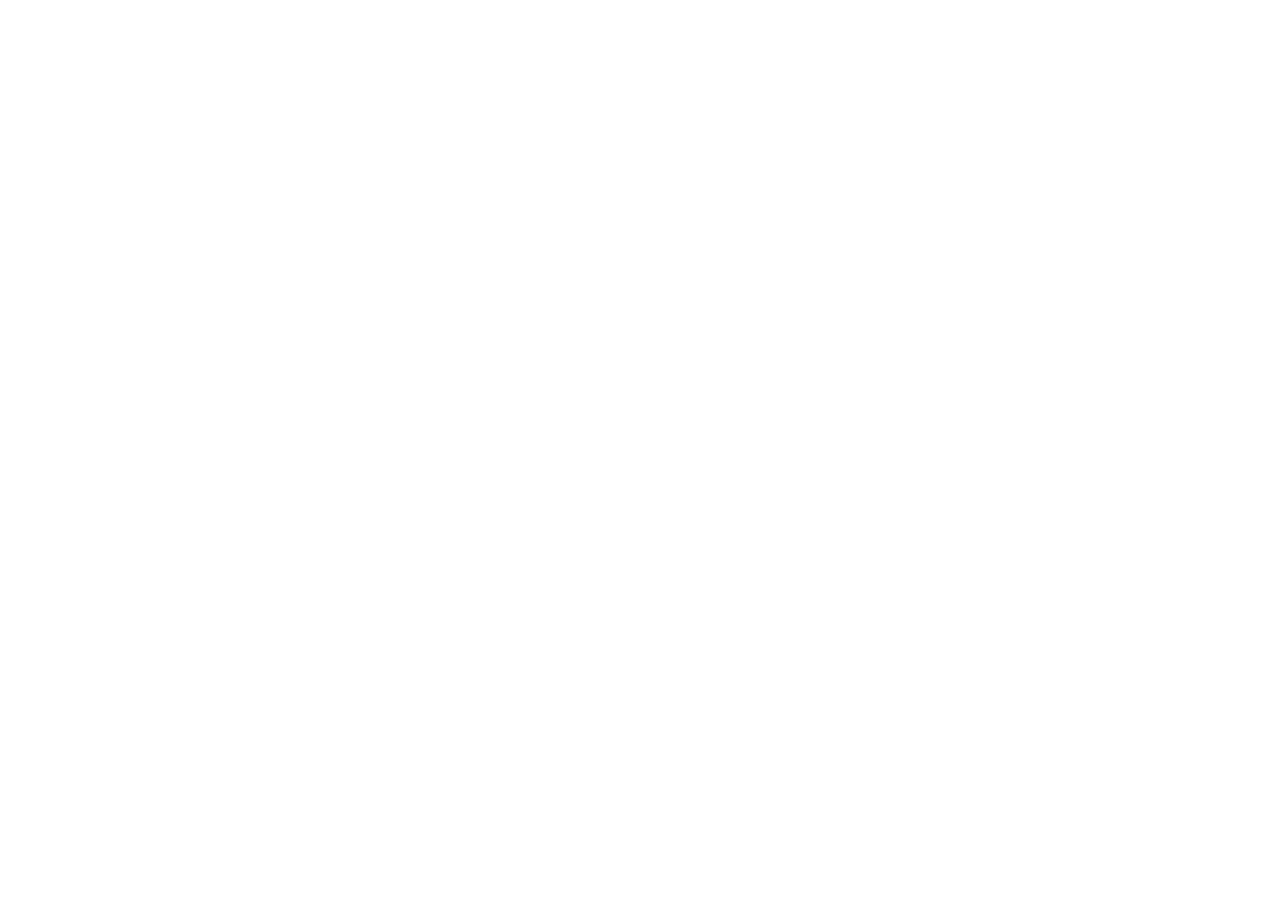
==== cadastro.html @ 0443cd4e "Estrutura inicial" ====
<!DOCTYPE html>
<html lang="en">
<head>
    <meta charset="UTF-8">
    <meta name="viewport" content="width=device-width, initial-scale=1.0">
    <title>Cadastro</title>
</head>
<body>
    
</body>
</html>
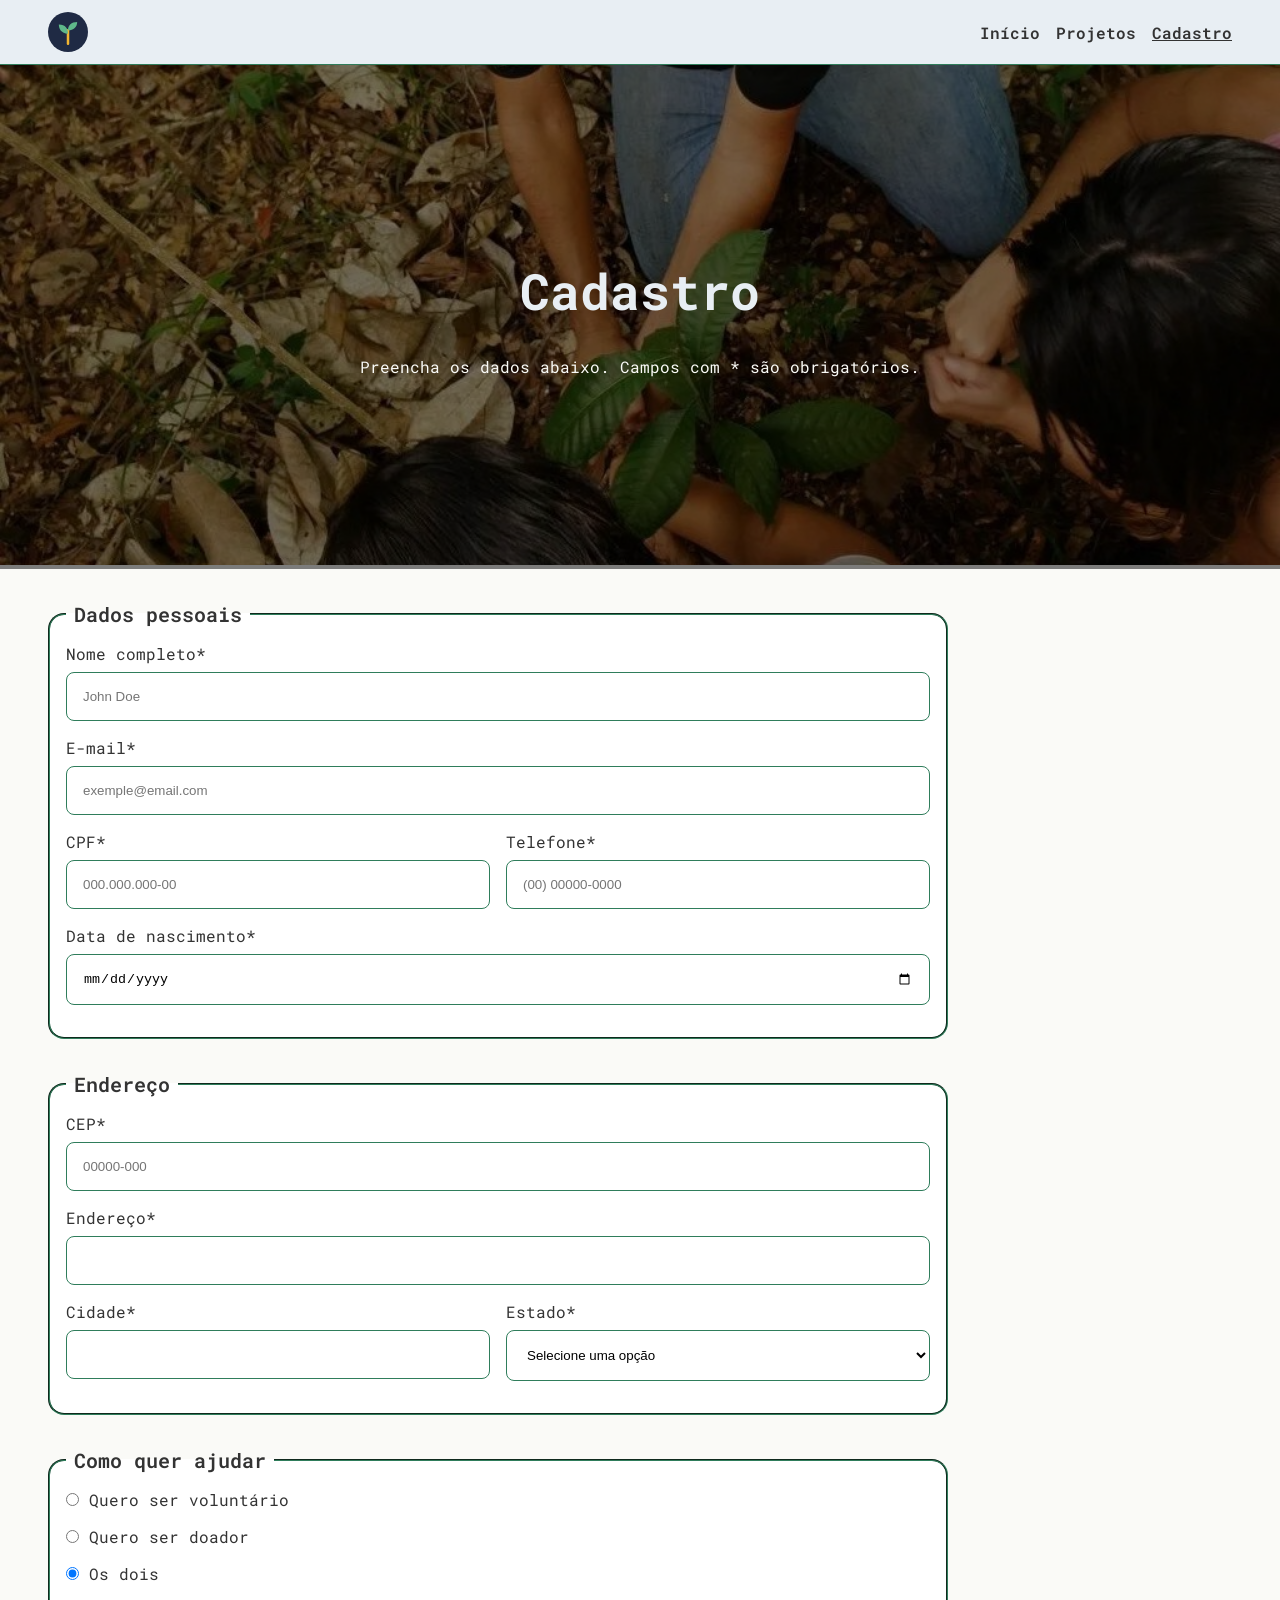
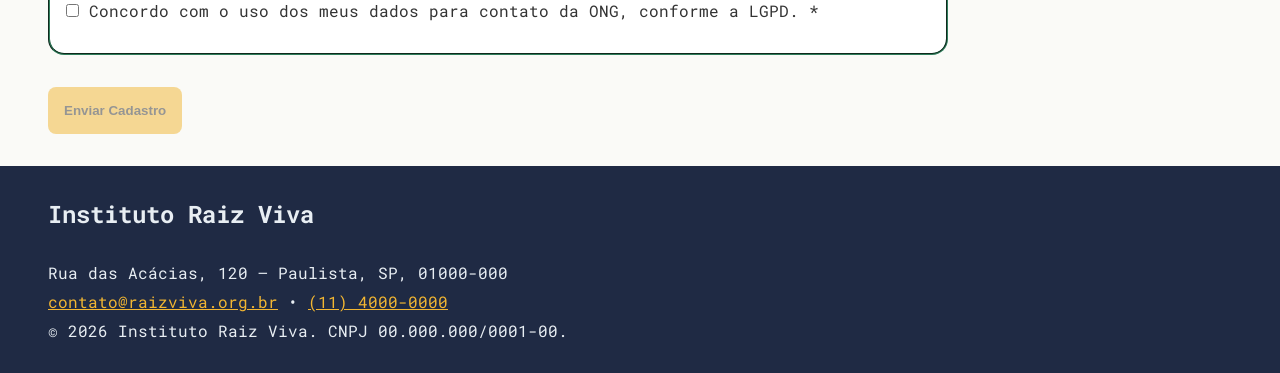
==== commit 1a93dbf6: "atualização de estrutura" ====
--- a/cadastro.html
+++ b/cadastro.html
@@ -1,11 +1,267 @@
 <!DOCTYPE html>
-<html lang="en">
+<html lang="pt">
 <head>
     <meta charset="UTF-8">
     <meta name="viewport" content="width=device-width, initial-scale=1.0">
-    <title>Cadastro</title>
+    <title>Raiz viva - Cadastro</title>
+    <link rel="stylesheet" href="/css/carrousel.lib.css">
+    <link rel="stylesheet" href="/css/style.css">
+    <script src="/js/carrousel.lib.js"></script>
 </head>
 <body>
-    
+    <!--
+        =======================================
+        HEADER
+        =======================================
+    -->
+    <header id="header-page">
+        <div class="container">
+            <nav id="container-navigation">
+
+                <a aria-label="Voltar ao início" class="logo" href="index.html">
+                    <img
+                        src="/imgs/logo.svg"
+                        width="40"
+                        height="40"
+                        alt=""
+                    />
+                </a>
+                <ul id="navigation-desktop">
+                    <li>
+                        <a class="desk_nav-link" href="index.html">Início</a>
+                    </li>
+                    <li>
+                        <a class="desk_nav-link" href="projetos.html">Projetos</a>
+                    </li>
+                    <li>
+                        <a class="desk_nav-link active" href="cadastro.html">Cadastro</a>
+                    </li>
+                </ul>
+                <ul id="navigation-mobile">
+                    <li>
+                        <a class="mob_nav-link" href="index.html">Início</a>
+                    </li>
+                    <li>
+                        <a class="mob_nav-link" href="projetos.html">Projetos</a>
+                    </li>
+                    <li>
+                        <a class="mob_nav-link active" href="cadastro.html">Cadastro</a>
+                    </li>
+                </ul>
+                <button type="button" id="toggle-menu">
+                    <span class="toggle-line"></span>
+                    <span class="toggle-line"></span>
+                    <span class="toggle-line"></span>
+                </button>
+            </nav>
+        </div>
+    </header>
+
+    <!--
+        =======================================
+        MAIN
+        =======================================
+    -->
+    <main>
+
+        <section class="main_section" id="hero">
+            <img src="/imgs/image_2.jpeg" height="500" alt="">
+            <div class="overlay">
+                <div class="container">
+                    <h1 class="title-page">Cadastro</h1>
+                    <p>Preencha os dados abaixo. Campos com * são obrigatórios.</p>
+                </div>
+            </div>
+        </section>
+
+        <div class="main_section_bottom">
+            <div class="container">
+                <form id="form-register">
+                    <fieldset>
+                        <legend>Dados pessoais</legend>
+
+                        <div class="form-wrapper">
+                            <label for="full_name">Nome completo*</label>
+                            <input
+                                type="text"
+                                name="full_name"
+                                id="full_name"
+                                placeholder="John Doe"
+                                required
+                            />
+                        </div>
+
+                        <div class="form-wrapper">
+                            <label for="email">E-mail*</label>
+                            <input
+                                type="email"
+                                name="email"
+                                id="email"
+                                placeholder="exemple@email.com"
+                                required
+                            />
+                        </div>
+
+                        <div class="form-wrapper-grid">
+                            <div class="form-wrapper">
+                                <label for="cpf">CPF*</label>
+                                <input
+                                    type="text"
+                                    name="cpf"
+                                    id="cpf"
+                                    placeholder="000.000.000-00"
+                                    pattern="[0-9]{3}.[0-9]{3}.[0-9]{3}-[0-9]{2}"
+                                    maxlength="14"
+                                    required
+                                />
+                            </div>
+
+                            <div class="form-wrapper">
+                                <label for="phone_number">Telefone*</label>
+                                <input
+                                    type="tel"
+                                    name="phone_number"
+                                    id="phone_number"
+                                    placeholder="(00) 00000-0000"
+                                    maxlength="15"
+                                    required
+                                />
+                            </div>
+                        </div>
+
+                        <div class="form-wrapper">
+                            <label for="birthday">Data de nascimento*</label>
+                            <input
+                                type="date"
+                                name="birthday"
+                                id="birthday"
+                                required
+                            />
+                        </div>
+                    </fieldset>
+
+                    <fieldset>
+                        <legend>Endereço</legend>
+
+                        <div class="form-wrapper">
+                            <label for="cep">CEP*</label>
+                            <input
+                                type="text"
+                                name="cep"
+                                id="cep"
+                                placeholder="00000-000"
+                                pattern="[0-9]{5}-[0-9]{3}"
+                                maxlength="9"
+                                required
+                            />
+                        </div>
+
+                        <div class="form-wrapper">
+                            <label for="address">Endereço*</label>
+                            <input
+                                type="text"
+                                name="address"
+                                id="address"
+                                required
+                            />
+                        </div>
+
+                        <div class="form-wrapper-grid">
+                            <div class="form-wrapper">
+                                <label for="city">Cidade*</label>
+                                <input
+                                    type="text"
+                                    name="city"
+                                    id="city"
+                                    required
+                                />
+                            </div>
+
+                            <div class="form-wrapper">
+                                <label for="provincy">Estado*</label>
+                                <select name="provincy" id="provincy" required>
+                                    <option value="">Selecione uma opção</option>
+                                </select>
+                            </div>
+                        </div>
+                    </fieldset>
+
+                    <fieldset>
+                        <legend>Como quer ajudar</legend>
+
+                        <ul class="form-wrapper-list">
+                            <li>
+                                <label>
+                                    <input
+                                        type="radio"
+                                        name="help-option"
+                                        value="voluntario"
+                                    />
+                                    Quero ser voluntário
+                                </label>
+                            </li>
+                            <li>
+                                <label>
+                                    <input
+                                        type="radio"
+                                        name="help-option"
+                                        value="doador"
+                                    >
+                                    Quero ser doador
+                                </label>
+                            </li>
+                            <li>
+                                <label>
+                                    <input
+                                        type="radio"
+                                        name="help-option"
+                                        value="os dois"
+                                        checked
+                                    >
+                                    Os dois
+                                </label>
+                            </li>
+                        </ul>
+
+                        <div class="form-wrapper">
+                            <label>
+                                <input 
+                                    required
+                                    type="checkbox"
+                                    name="check"
+                                    id="check"
+                                    value="concordo"
+                                />
+                                Concordo com o uso dos meus dados para contato da ONG, conforme a LGPD. *
+                            </label>
+                        </div>
+                    </fieldset>
+
+                    <button type="submit" class="btn btn-warning" disabled>
+                        Enviar Cadastro
+                    </button>
+                </form>
+            </div>
+        </div>
+
+    </main>
+    <!--
+        =======================================
+        FOOTER
+        =======================================
+    -->
+    <footer>
+        <div class="container">
+            <h2>Instituto Raiz Viva</h2>
+            <p>Rua das Acácias, 120 – Paulista, SP, 01000-000</p>
+            <p><a href="">contato@raizviva.org.br</a> &bull; <a href="">(11) 4000-0000</a></p>
+            <p>&copy; 2026 Instituto Raiz Viva. CNPJ 00.000.000/0001-00.</p>
+        </div>
+    </footer>
+
+    <script src="/js/menu.js"></script>
+    <script src="/js/masks.js"></script>
+    <script src="/js/select-uf.js"></script>
+    <script src="/js/form-register.js"></script>
 </body>
 </html>
--- a/css/carrousel.lib.css
+++ b/css/carrousel.lib.css
@@ -0,0 +1,59 @@
+.content-carrousel{
+    overflow: hidden;
+    position: relative;
+    z-index: 1;
+}
+
+.carrousel-wrapper{
+    max-height: inherit;
+    display: flex;
+    position: relative;
+    align-items: center;
+}
+
+.carrousel-wrapper .carrousel-slide{
+    opacity: 1;
+    width: 100%;
+}
+
+.carrousel-wrapper .carrousel-slide.carrousel-slide_active{
+    opacity: 1;
+}
+
+.bullet-wrapper{
+    position:absolute;
+    bottom: 20px;
+    left: 0;
+    right: 0;
+    display: flex;
+    align-items: center;
+    justify-content: center;
+    gap: var(--spacing-2);
+    z-index: 20;
+}
+
+.bullet-wrapper .bullet-slide{
+    width: 14px;
+    height: 14px;
+    border-radius: 100px;
+    border: none;
+    cursor: pointer;
+    outline: none;
+    position: relative;
+}
+
+.bullet-wrapper .bullet-slide:disabled{
+    cursor: auto;
+}
+
+.bullet-wrapper .bullet-slide.bullet-slide_active::before{
+    content: '';
+    width: 8px;
+    height: 8px;
+    border-radius: 10px;
+    background-color: rgb(86, 86, 255);
+    position: absolute;
+    top: 50%;
+    left: 50%;
+    transform: translate(-50%, -50%);
+}
--- a/css/style.css
+++ b/css/style.css
@@ -0,0 +1,527 @@
+@import url('https://fonts.googleapis.com/css2?family=Roboto+Mono:ital,wght@0,100..700;1,100..700&display=swap');
+
+*,
+*::after,
+*::before{
+    padding: 0;
+    margin: 0;
+    box-sizing: border-box;
+}
+
+:root{
+    --spacing: 8px;
+    --spacing-2: 16px;
+    --spacing-3: 32px;
+
+    --surface: #E8EEF3;
+    --surface-2: #333333;
+    --surface-3: #2F7D5B;
+    --surface-4: #1F2A44;
+    --surface-5: #F2B632;
+    --surface-6: #E2A51F;
+    --surface-7: #FAFAF7;
+    --surface-8: 0, 0, 0;
+
+    --text-1: #333333;
+}
+
+
+
+html{
+    color: var(--surface-2);
+    font-family: "Roboto Mono";
+    background-color: var(--surface-7);
+}
+
+a{
+    color: var(--surface-3)
+}
+
+h1.title-page{
+    font-size: 50px;
+    margin-bottom: var(--spacing-3);
+}
+
+.btn{
+    display: inline-block;
+    cursor: pointer;
+    padding: var(--spacing-2);
+    text-decoration: none;
+    font-weight: 600;
+    border-radius: var(--spacing);
+    border: none;
+    background-color: transparent;
+}
+
+.btn:disabled{
+    opacity: 0.5;
+}
+
+.btn-warning{
+    background-color: var(--surface-5);
+    color: var(--surface-2)
+}
+
+.btn-warning:hover{
+    background-color: var(--surface-6);
+}
+
+.btn:disabled{
+    cursor: auto;
+}
+
+/**
+============= CONTAINER ==============
+*/
+.container{
+    width: 100%;
+    max-width: 1200px;
+    padding: 0 var(--spacing);
+    margin: 0 auto;
+}
+
+/**
+============ MAIN SECTIONS ============
+*/
+.main_section{
+    padding-top: var(--spacing-3);
+}
+
+.main_section_bottom{
+    padding: var(--spacing-3) 0;
+}
+
+.main_section_title{
+    text-align: left;
+    margin-bottom: var(--spacing-2);
+}
+
+/**
+======================================
+HERO BANNER
+======================================
+*/
+#hero{
+    position: relative;
+    padding: 0;
+}
+
+#hero img{
+    width: 100%;
+    height: auto;
+    max-height: 500px;
+    min-height: 350px;
+    object-fit: cover;
+    object-position: center;
+}
+
+#hero .overlay{
+    position: absolute;
+    top: 0;
+    left: 0;
+    right: 0;
+    bottom: 0;
+    background-color: rgba(var(--surface-8), 0.5);
+    display: flex;
+    flex-direction: column;
+    justify-content: center;
+}
+
+#hero .overlay h1{
+    color: var(--surface);
+    text-align: center;
+}
+
+#hero .overlay p{
+    color: var(--surface-7);
+    text-align: center;
+}
+
+/**
+============ HEADER PAGE =============
+*/
+#header-page{
+    position: sticky;
+    top: 0px;
+    left: 0;
+    right: 0;
+    background-color: var(--surface);
+    padding: var(--spacing) 0;
+    display: flex;
+    min-height: 65px;
+    flex-direction: column;
+    justify-content: center;
+    z-index: 100000;
+    border-bottom: 1px solid var(--surface-3);
+}
+
+#header-page #container-navigation{
+    display: flex;
+    align-items: center;
+    justify-content: space-between;
+}
+
+#header-page #container-navigation .logo{
+    display: flex;
+    align-items: center;
+}
+
+#header-page #container-navigation .logo img{
+    max-width: 100%;
+    height: auto;
+}
+
+#header-page #container-navigation #navigation-desktop,
+#header-page #container-navigation #navigation-mobile{
+    list-style-type: none;
+}
+
+#header-page #container-navigation #navigation-desktop{
+    display: none;
+    align-items: center;
+    column-gap: var(--spacing-2);
+}
+
+#header-page #container-navigation #navigation-mobile{
+    display: block;
+    position: fixed;
+    height: 100dvh;
+    background-color: var(--surface);
+    top: 0;
+    right: 0;
+    bottom: 0;
+    width: 100%;
+    max-width: 275px;
+    transform: translateX(100%);
+    transition: .3s;
+    padding-top: 65px;
+    z-index: 3000;
+    border-left: 1px solid var(--surface-3);
+}
+
+#header-page #container-navigation #navigation-desktop .desk_nav-link,
+#header-page #container-navigation #navigation-mobile .mob_nav-link{
+    text-decoration: none;
+    color: var(--text-1);
+    font-weight: 600;
+}
+
+#header-page #container-navigation #navigation-mobile .mob_nav-link{
+    padding: var(--spacing);
+    display: block;
+    font-size: 18px;
+}
+
+#header-page #container-navigation #navigation-desktop .desk_nav-link.active,
+#header-page #container-navigation #navigation-desktop .desk_nav-link:hover{
+    text-decoration: underline;
+}
+
+#header-page #container-navigation #navigation-mobile .mob_nav-link.active,
+#header-page #container-navigation #navigation-mobile .mob_nav-link:hover{
+    background-color: var(--surface-3);
+    color: var(--surface);
+}
+
+#header-page #container-navigation #navigation-mobile.active{
+    transform: translateX(0);
+}
+
+
+#header-page #container-navigation > button{
+    display: flex;
+    align-items: center;
+    justify-content: center;
+    width: 40px;
+    height: 40px;
+    display: block;
+    cursor: pointer;
+    position: relative;
+    border: none;
+    outline: none;
+    background-color: transparent;
+    z-index: 3000;
+}
+
+#header-page #container-navigation > button span.toggle-line{
+    display: block;
+    position: absolute;
+    height: 2px;
+    width: 25px;
+    background-color: var(--surface-2);
+    transform: translateX(-50%);
+    left: 50%;
+    transition: .3s;
+}
+
+#header-page #container-navigation > button span.toggle-line:nth-child(1){
+    transform: translate(-50%, -8px);
+}
+
+#header-page #container-navigation > button span.toggle-line:nth-child(3){
+    transform: translate(-50%, 8px);
+}
+
+#header-page #container-navigation > button.active span.toggle-line:nth-child(1){
+    transform: translate(-50%, 0px) rotate(-135deg);
+}
+
+#header-page #container-navigation > button.active span.toggle-line:nth-child(2){
+    opacity: 0;
+}
+
+#header-page #container-navigation > button.active span.toggle-line:nth-child(3){
+    transform: translate(-50%, 0px) rotate(135deg);
+}
+/**
+============ END HEADER PAGE =============
+*/
+
+/**
+============ CARROUSEL 1 =============
+*/
+#carrousel_1{
+    width: 100%;
+    height: auto;
+    max-height: 500px;
+}
+
+#carrousel_1 .carrousel_1_item{
+    position: relative;
+}
+
+#carrousel_1 .carrousel_1_item .carrousel_1_img{
+    width: 100%;
+    object-fit: cover;
+    min-height: 350px;
+    /* height: 100%; */
+    max-height: 100%;
+    object-position: center;
+}
+
+#carrousel_1 .carrousel_1_item .carrousel_info{
+    position: absolute;
+    top: 0;
+    left: 0;
+    right: 0;
+    bottom: 0;
+    background-color: rgba(var(--surface-8), 0.4);
+    display: flex;
+    flex-direction: column;
+    justify-content: center;
+}
+
+#carrousel_1 .carrousel_1_item .carrousel_info h1,
+#carrousel_1 .carrousel_1_item .carrousel_info span.h1{
+    color: var(--surface);
+    font-size: 40px;
+    text-align: center;
+    margin-bottom: var(--spacing-3);
+    display: block;
+    font-weight: bold;
+}
+
+#carrousel_1 .carrousel_1_item .carrousel_info p{
+    color: var(--surface-7);
+    font-size: 15px;
+    width: 100%;
+    max-width: 600px;
+    text-align: center;
+    margin: 0 auto;
+}
+
+
+
+/**
+============ SECTION ABOUT US =============
+*/
+.contact_section,
+.about-us_section,
+.voluntary_section{
+    background-color: var(--surface);
+}
+
+.box-grid{
+    display: grid;
+    grid-template-columns: 1fr;
+    column-gap: var(--spacing-2);
+}
+
+.box-grid .info_box{
+    border-left: 4px solid var(--surface-3);
+    padding: var(--spacing-3) var(--spacing-2);
+}
+
+.box-grid .info_box .info_box_q{
+    color: var(--surface-3);
+    font-weight: 700;
+    font-size: 30px;
+    display: block;
+    margin-bottom: var(--spacing-2);
+}
+
+.box-grid .info_box .info_box_title{
+    font-weight: 800;
+    font-size: 25px;
+    margin-bottom: var(--spacing);
+}
+
+/**
+============ SECTION MISSION =============
+*/
+.text-mission{
+    background-color: var(--surface);
+    color: var(--surface-3);
+    border-left: 4px solid var(--surface-3);
+    padding: var(--spacing-3) var(--spacing-2);
+    font-size: 20px;
+}
+
+/**
+============ SECTION CONTACT =============
+*/
+.contact_list{
+    list-style-type: none;
+}
+
+.contact_list > *:not(:last-child){
+    margin-bottom: var(--spacing-3);
+}
+
+/**
+===========================================
+VOLUNTARY
+===========================================
+*/
+.voluntary > p{
+    margin-bottom: var(--spacing-3) !important;
+}
+
+.voluntary > *:not(:last-child){
+    margin-bottom: var(--spacing-2);
+}
+
+.voluntary > ul{
+    padding-left: var(--spacing-3);
+}
+
+.voluntary > ul *:not(:last-child){
+    margin-bottom: var(--spacing);
+}
+
+/**
+===========================================
+FOOTER
+===========================================
+*/
+footer{
+    padding: var(--spacing-3) 0;
+    background-color: var(--surface-4);
+    color: var(--surface);
+}
+
+footer a{
+    color: var(--surface-5);
+}
+
+footer .container > *:not(:last-child){
+    margin-bottom: var(--spacing);
+}
+
+footer .container > h2{
+    margin-bottom: var(--spacing-3) !important;
+}
+
+/**
+========================================
+FORM REGISTER
+========================================
+*/
+#form-register{
+    width: 100%;
+    max-width: 900px;
+}
+
+#form-register > *:not(:last-child){
+    margin-bottom: var(--spacing-3);
+}
+
+#form-register fieldset{
+    background-color: white;
+    border-color: var(--surface-3);
+    padding: var(--spacing-2);
+    border-radius: var(--spacing-2);
+}
+
+#form-register fieldset legend{
+    padding: 0 var(--spacing);
+    font-size: 20px;
+    font-weight: 600;
+}
+
+#form-register > fieldset > *:not(:last-child) + :not(:first-child){
+    margin-bottom: var(--spacing-2);
+}
+
+.form-wrapper input[type="text"],
+.form-wrapper input[type="email"],
+.form-wrapper input[type="tel"],
+.form-wrapper input[type="date"],
+.form-wrapper select{
+    width: 100%;
+    padding: var(--spacing-2);
+    border-radius: var(--spacing);
+    border: 1px solid var(--surface-3);
+    margin-top: var(--spacing);
+    background-color: white;
+    outline: none;
+}
+
+
+.form-wrapper-grid{
+    display: grid;
+    grid-template-columns: 1fr;
+    gap: var(--spacing-2);
+}
+
+.form-wrapper-list{
+    list-style-type: none;
+}
+
+.form-wrapper-list > li:not(:last-child){
+    margin-bottom: var(--spacing-2);
+}
+
+
+
+@media screen and (min-width: 768px) {
+    #header-page #container-navigation #navigation-desktop{
+        display: flex;
+    }
+
+    #header-page #container-navigation #navigation-mobile{
+        display: none;
+    }
+
+    #header-page #container-navigation > button{
+        display: none;
+    }
+
+    #carrousel_1 .carrousel_1_item .carrousel_info h1,
+    #carrousel_1 .carrousel_1_item .carrousel_info span.h1{
+        font-size: 60px;
+    }
+
+    #carrousel_1 .carrousel_1_item .carrousel_info p{
+        font-size: 18px;
+    }
+
+    .box-grid{
+        grid-template-columns: repeat(3, 1fr);
+    }
+
+    .form-wrapper-grid{
+        grid-template-columns: repeat(2, 1fr);
+    }
+}
+
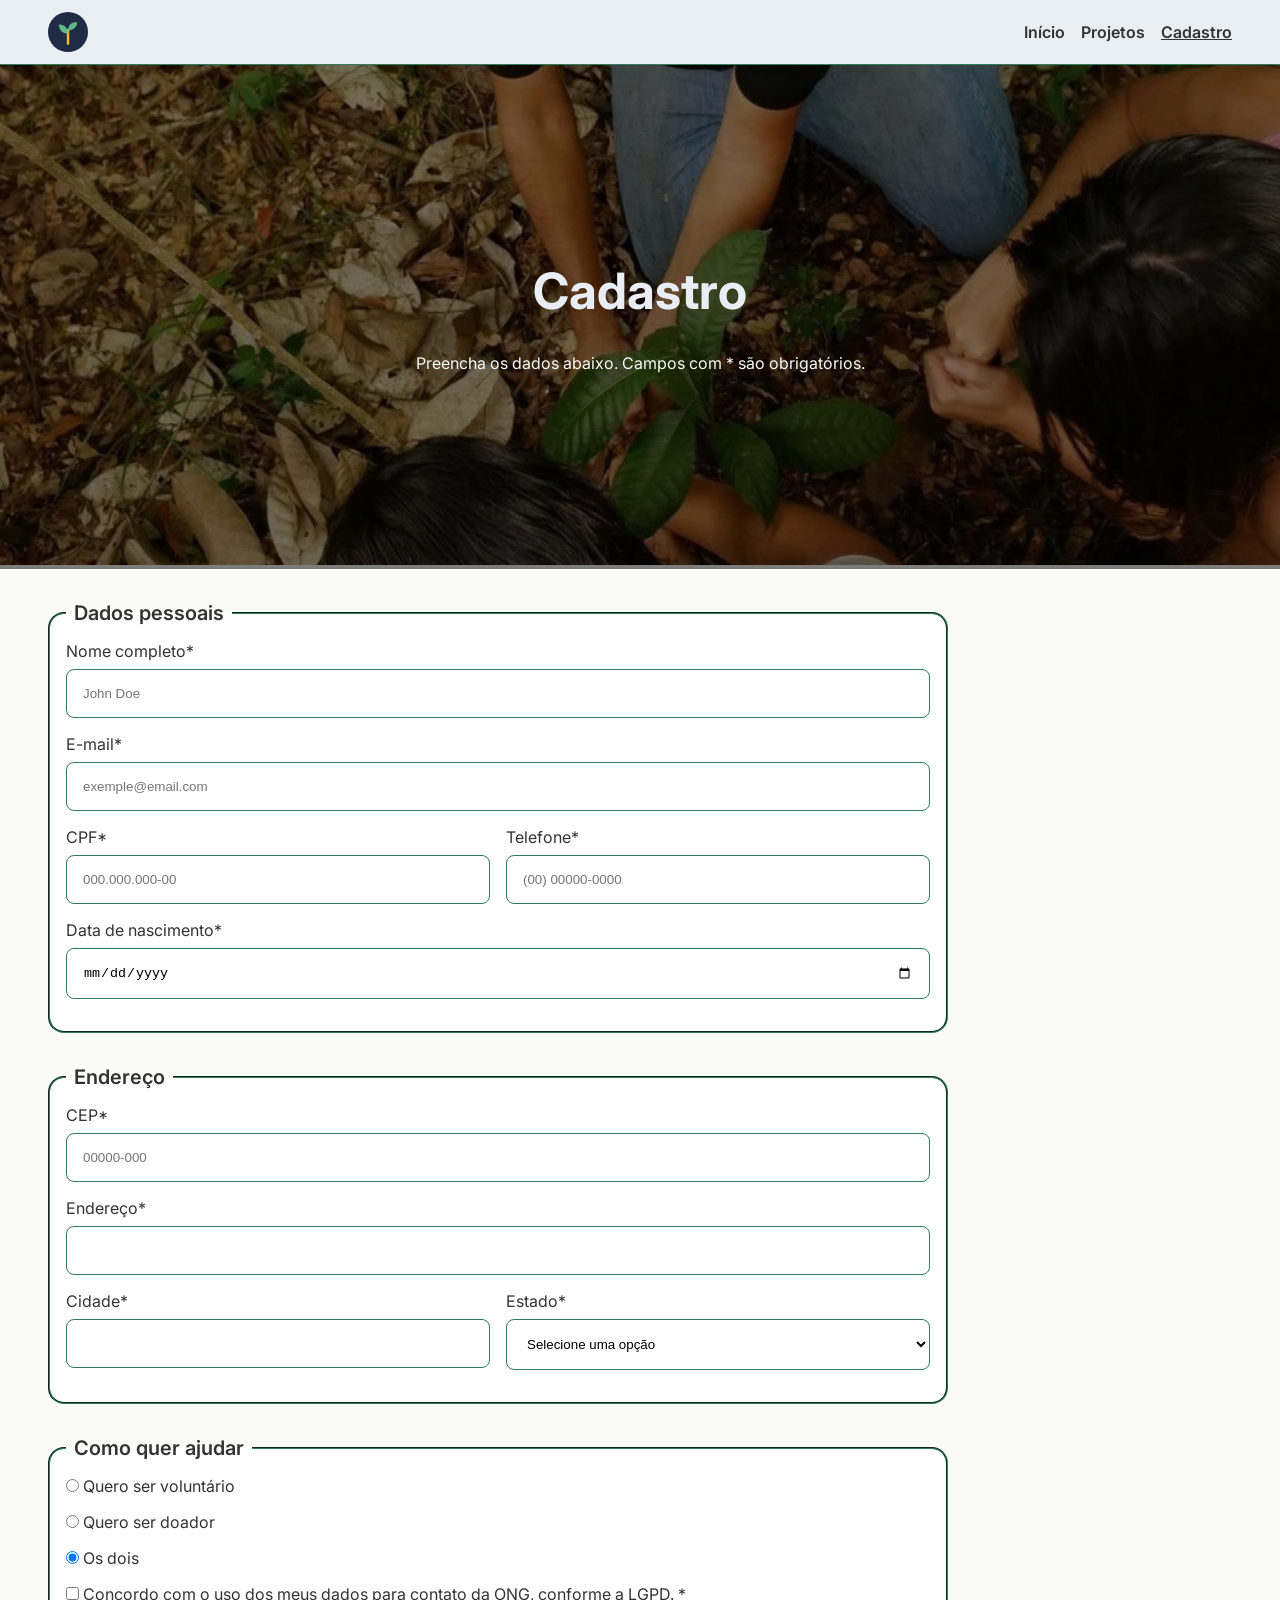
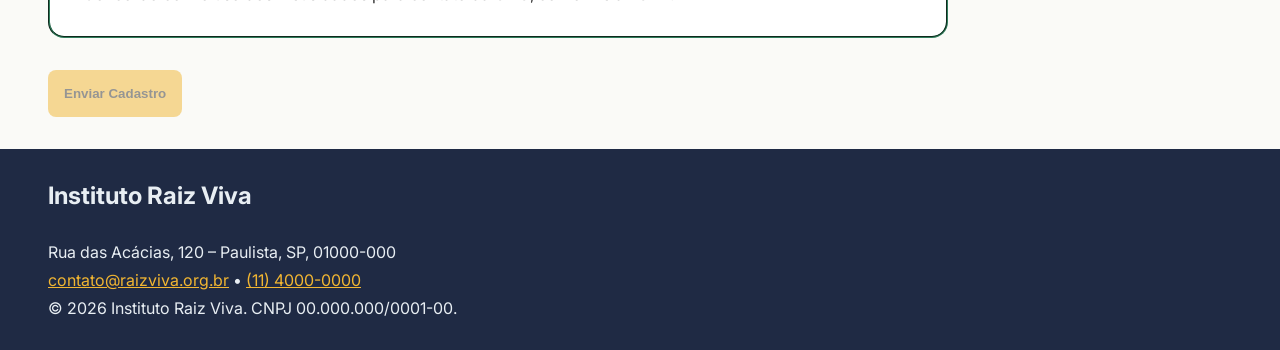
==== commit e31c7e50: "Ajustes de classe e responsividade" ====
--- a/cadastro.html
+++ b/cadastro.html
@@ -250,7 +250,7 @@
         FOOTER
         =======================================
     -->
-    <footer>
+    <footer class="site-footer">
         <div class="container">
             <h2>Instituto Raiz Viva</h2>
             <p>Rua das Acácias, 120 – Paulista, SP, 01000-000</p>
--- a/css/style.css
+++ b/css/style.css
@@ -1,4 +1,5 @@
-@import url('https://fonts.googleapis.com/css2?family=Roboto+Mono:ital,wght@0,100..700;1,100..700&display=swap');
+@import url('https://fonts.googleapis.com/css2?family=Inter:ital,opsz,wght@0,14..32,100..900;1,14..32,100..900&display=swap');
+@import "./variables.css";
 
 *,
 *::after,
@@ -8,38 +9,19 @@
     box-sizing: border-box;
 }
 
-:root{
-    --spacing: 8px;
-    --spacing-2: 16px;
-    --spacing-3: 32px;
-
-    --surface: #E8EEF3;
-    --surface-2: #333333;
-    --surface-3: #2F7D5B;
-    --surface-4: #1F2A44;
-    --surface-5: #F2B632;
-    --surface-6: #E2A51F;
-    --surface-7: #FAFAF7;
-    --surface-8: 0, 0, 0;
-
-    --text-1: #333333;
-}
-
-
-
 html{
-    color: var(--surface-2);
-    font-family: "Roboto Mono";
-    background-color: var(--surface-7);
+    color: rgb(var(--color-2));
+    font-family: "Inter", sans-serif;
+    background-color: rgb(var(--color-7));
 }
 
 a{
-    color: var(--surface-3)
+    color: rgb(var(--color-3))
 }
 
 h1.title-page{
     font-size: 50px;
-    margin-bottom: var(--spacing-3);
+    margin-bottom: var(--spacing-4);
 }
 
 .btn{
@@ -58,12 +40,12 @@
 }
 
 .btn-warning{
-    background-color: var(--surface-5);
-    color: var(--surface-2)
+    background-color: rgb(var(--color-5));
+    color: rgb(var(--color-2))
 }
 
 .btn-warning:hover{
-    background-color: var(--surface-6);
+    background-color: rgb(var(--color-6));
 }
 
 .btn:disabled{
@@ -84,11 +66,11 @@
 ============ MAIN SECTIONS ============
 */
 .main_section{
-    padding-top: var(--spacing-3);
+    padding-top: var(--spacing-4);
 }
 
 .main_section_bottom{
-    padding: var(--spacing-3) 0;
+    padding: var(--spacing-4) 0;
 }
 
 .main_section_title{
@@ -121,19 +103,19 @@
     left: 0;
     right: 0;
     bottom: 0;
-    background-color: rgba(var(--surface-8), 0.5);
+    background-color: rgba(var(--color-8), 0.5);
     display: flex;
     flex-direction: column;
     justify-content: center;
 }
 
 #hero .overlay h1{
-    color: var(--surface);
+    color: rgb(var(--color));
     text-align: center;
 }
 
 #hero .overlay p{
-    color: var(--surface-7);
+    color: rgb(var(--color-7));
     text-align: center;
 }
 
@@ -145,14 +127,14 @@
     top: 0px;
     left: 0;
     right: 0;
-    background-color: var(--surface);
+    background-color: rgb(var(--color));
     padding: var(--spacing) 0;
     display: flex;
     min-height: 65px;
     flex-direction: column;
     justify-content: center;
     z-index: 100000;
-    border-bottom: 1px solid var(--surface-3);
+    border-bottom: 1px solid rgb(var(--color-3));
 }
 
 #header-page #container-navigation{
@@ -186,7 +168,7 @@
     display: block;
     position: fixed;
     height: 100dvh;
-    background-color: var(--surface);
+    background-color: rgb(var(--color));
     top: 0;
     right: 0;
     bottom: 0;
@@ -196,13 +178,13 @@
     transition: .3s;
     padding-top: 65px;
     z-index: 3000;
-    border-left: 1px solid var(--surface-3);
+    border-left: 1px solid rgb(var(--color-3));
 }
 
 #header-page #container-navigation #navigation-desktop .desk_nav-link,
 #header-page #container-navigation #navigation-mobile .mob_nav-link{
     text-decoration: none;
-    color: var(--text-1);
+    color: rgb(var(--color-2));
     font-weight: 600;
 }
 
@@ -219,8 +201,8 @@
 
 #header-page #container-navigation #navigation-mobile .mob_nav-link.active,
 #header-page #container-navigation #navigation-mobile .mob_nav-link:hover{
-    background-color: var(--surface-3);
-    color: var(--surface);
+    background-color: rgb(var(--color-3));
+    color: rgb(var(--color));
 }
 
 #header-page #container-navigation #navigation-mobile.active{
@@ -248,7 +230,7 @@
     position: absolute;
     height: 2px;
     width: 25px;
-    background-color: var(--surface-2);
+    background-color: rgb(var(--color-2));
     transform: translateX(-50%);
     left: 50%;
     transition: .3s;
@@ -305,7 +287,7 @@
     left: 0;
     right: 0;
     bottom: 0;
-    background-color: rgba(var(--surface-8), 0.4);
+    background-color: rgba(var(--color-8), 0.4);
     display: flex;
     flex-direction: column;
     justify-content: center;
@@ -313,16 +295,16 @@
 
 #carrousel_1 .carrousel_1_item .carrousel_info h1,
 #carrousel_1 .carrousel_1_item .carrousel_info span.h1{
-    color: var(--surface);
+    color: rgb(var(--color));
     font-size: 40px;
     text-align: center;
-    margin-bottom: var(--spacing-3);
+    margin-bottom: var(--spacing-4);
     display: block;
     font-weight: bold;
 }
 
 #carrousel_1 .carrousel_1_item .carrousel_info p{
-    color: var(--surface-7);
+    color: rgb(var(--color-7));
     font-size: 15px;
     width: 100%;
     max-width: 600px;
@@ -338,7 +320,7 @@
 .contact_section,
 .about-us_section,
 .voluntary_section{
-    background-color: var(--surface);
+    background-color: rgb(var(--color));
 }
 
 .box-grid{
@@ -348,12 +330,12 @@
 }
 
 .box-grid .info_box{
-    border-left: 4px solid var(--surface-3);
-    padding: var(--spacing-3) var(--spacing-2);
+    border-left: 4px solid rgb(var(--color-3));
+    padding: var(--spacing-4) var(--spacing-2);
 }
 
 .box-grid .info_box .info_box_q{
-    color: var(--surface-3);
+    color: rgb(var(--color-3));
     font-weight: 700;
     font-size: 30px;
     display: block;
@@ -370,10 +352,10 @@
 ============ SECTION MISSION =============
 */
 .text-mission{
-    background-color: var(--surface);
-    color: var(--surface-3);
-    border-left: 4px solid var(--surface-3);
-    padding: var(--spacing-3) var(--spacing-2);
+    background-color: rgb(var(--color));
+    color: rgb(var(--color-3));
+    border-left: 4px solid rgb(var(--color-3));
+    padding: var(--spacing-4) var(--spacing-2);
     font-size: 20px;
 }
 
@@ -385,7 +367,7 @@
 }
 
 .contact_list > *:not(:last-child){
-    margin-bottom: var(--spacing-3);
+    margin-bottom: var(--spacing-4);
 }
 
 /**
@@ -394,7 +376,7 @@
 ===========================================
 */
 .voluntary > p{
-    margin-bottom: var(--spacing-3) !important;
+    margin-bottom: var(--spacing-4) !important;
 }
 
 .voluntary > *:not(:last-child){
@@ -402,7 +384,7 @@
 }
 
 .voluntary > ul{
-    padding-left: var(--spacing-3);
+    padding-left: var(--spacing-4);
 }
 
 .voluntary > ul *:not(:last-child){
@@ -414,22 +396,22 @@
 FOOTER
 ===========================================
 */
-footer{
-    padding: var(--spacing-3) 0;
-    background-color: var(--surface-4);
-    color: var(--surface);
-}
-
-footer a{
-    color: var(--surface-5);
-}
-
-footer .container > *:not(:last-child){
+footer.site-footer{
+    padding: var(--spacing-4) 0;
+    background-color: rgb(var(--color-4));
+    color: rgb(var(--color));
+}
+
+footer.site-footer a{
+    color: rgb(var(--color-5));
+}
+
+footer.site-footer .container > *:not(:last-child){
     margin-bottom: var(--spacing);
 }
 
-footer .container > h2{
-    margin-bottom: var(--spacing-3) !important;
+footer.site-footer .container > h2{
+    margin-bottom: var(--spacing-4) !important;
 }
 
 /**
@@ -443,12 +425,12 @@
 }
 
 #form-register > *:not(:last-child){
-    margin-bottom: var(--spacing-3);
+    margin-bottom: var(--spacing-4);
 }
 
 #form-register fieldset{
     background-color: white;
-    border-color: var(--surface-3);
+    border-color: rgb(var(--color-3));
     padding: var(--spacing-2);
     border-radius: var(--spacing-2);
 }
@@ -471,7 +453,7 @@
     width: 100%;
     padding: var(--spacing-2);
     border-radius: var(--spacing);
-    border: 1px solid var(--surface-3);
+    border: 1px solid rgb(var(--color-3));
     margin-top: var(--spacing);
     background-color: white;
     outline: none;
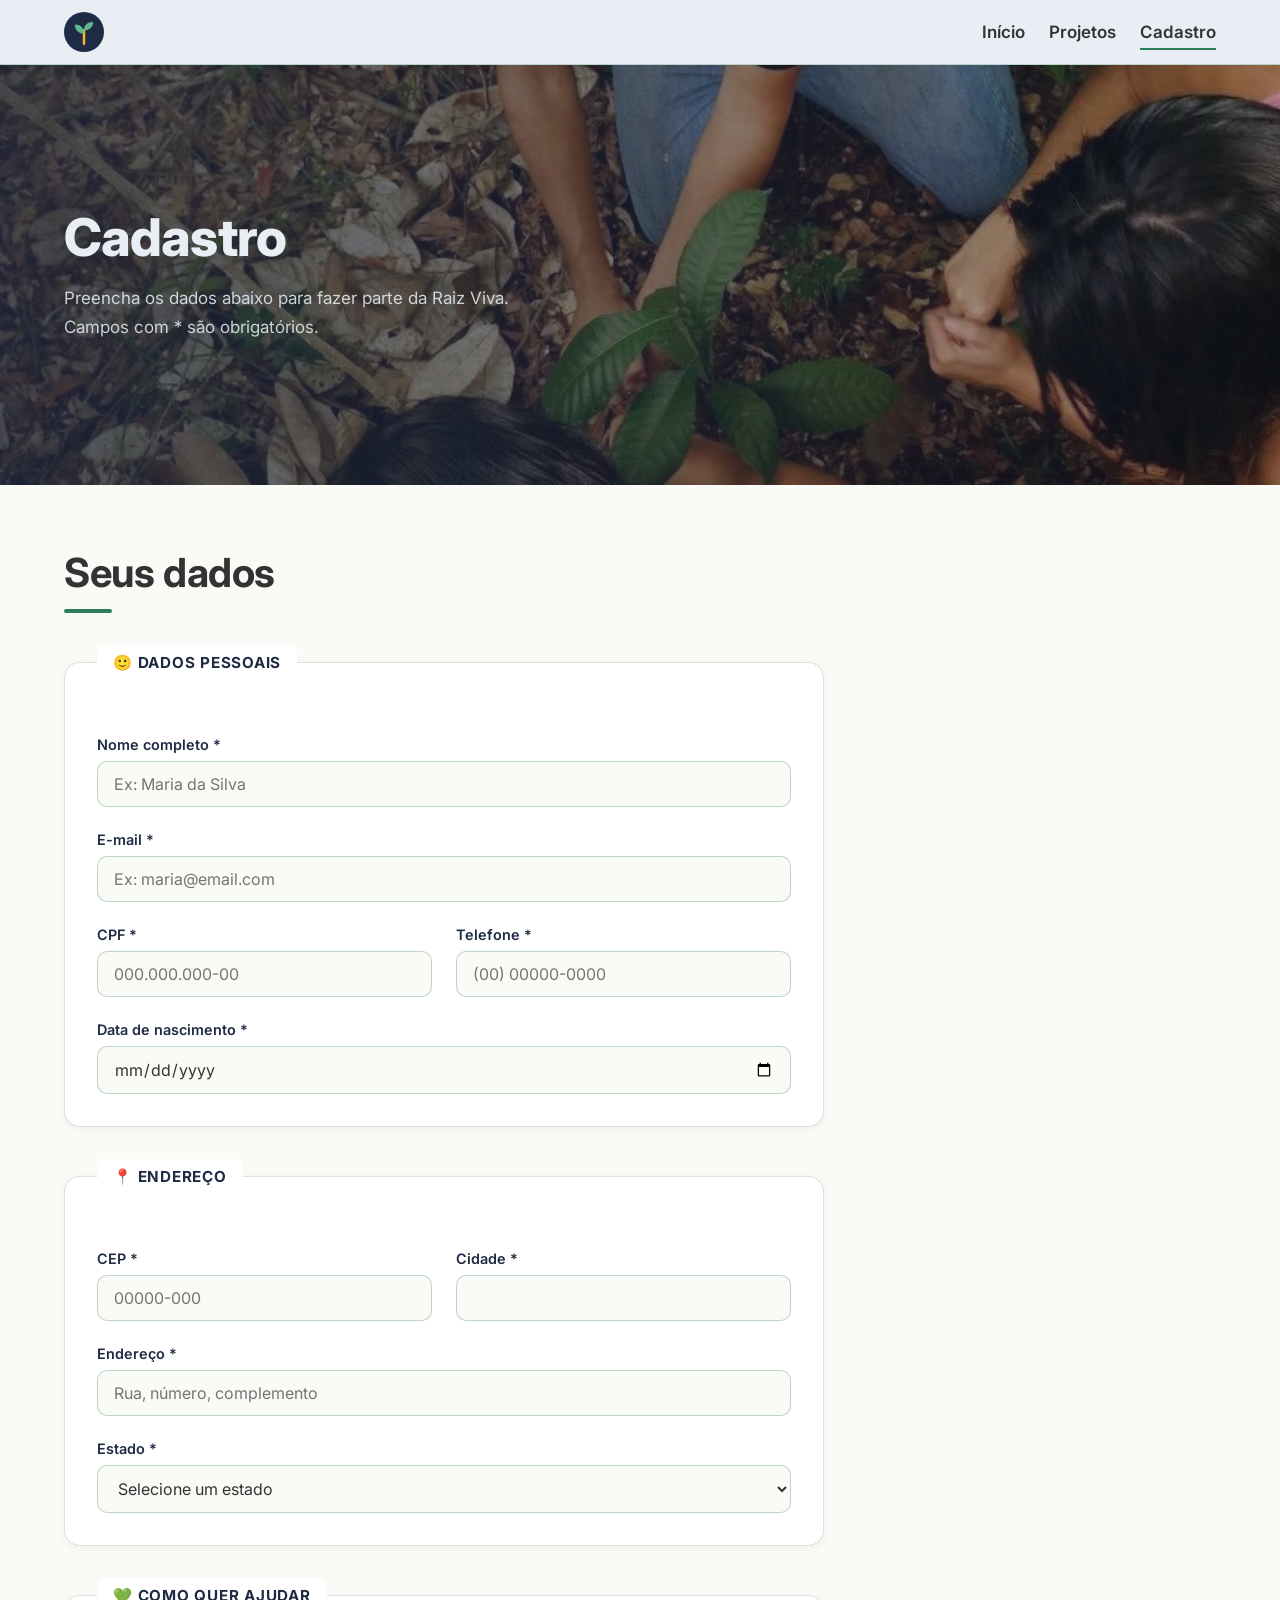
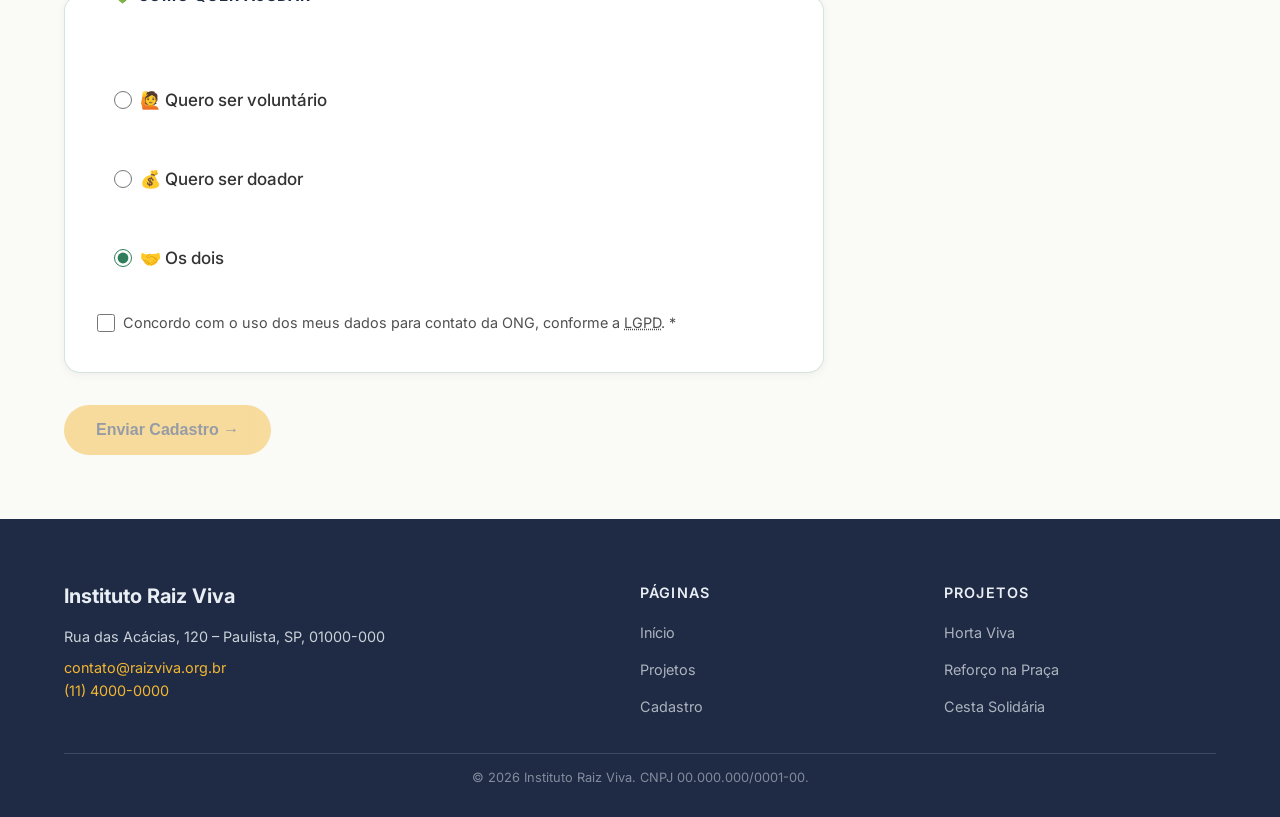
==== commit 8d7ca59d: "Reformulação de estilo das páginas" ====
--- a/cadastro.html
+++ b/cadastro.html
@@ -1,54 +1,35 @@
 <!DOCTYPE html>
-<html lang="pt">
+<html lang="pt-BR">
 <head>
     <meta charset="UTF-8">
     <meta name="viewport" content="width=device-width, initial-scale=1.0">
-    <title>Raiz viva - Cadastro</title>
+    <title>Raiz Viva — Cadastro</title>
     <link rel="stylesheet" href="/css/carrousel.lib.css">
     <link rel="stylesheet" href="/css/style.css">
     <script src="/js/carrousel.lib.js"></script>
 </head>
 <body>
-    <!--
-        =======================================
-        HEADER
-        =======================================
-    -->
+
+    <!-- ==============================
+         HEADER
+         ============================== -->
     <header id="header-page">
         <div class="container">
             <nav id="container-navigation">
-
                 <a aria-label="Voltar ao início" class="logo" href="index.html">
-                    <img
-                        src="/imgs/logo.svg"
-                        width="40"
-                        height="40"
-                        alt=""
-                    />
+                    <img src="/imgs/logo.svg" width="40" height="40" alt="Logo Raiz Viva"/>
                 </a>
                 <ul id="navigation-desktop">
-                    <li>
-                        <a class="desk_nav-link" href="index.html">Início</a>
-                    </li>
-                    <li>
-                        <a class="desk_nav-link" href="projetos.html">Projetos</a>
-                    </li>
-                    <li>
-                        <a class="desk_nav-link active" href="cadastro.html">Cadastro</a>
-                    </li>
+                    <li><a class="desk_nav-link" href="index.html">Início</a></li>
+                    <li><a class="desk_nav-link" href="projetos.html">Projetos</a></li>
+                    <li><a class="desk_nav-link active" href="cadastro.html">Cadastro</a></li>
                 </ul>
                 <ul id="navigation-mobile">
-                    <li>
-                        <a class="mob_nav-link" href="index.html">Início</a>
-                    </li>
-                    <li>
-                        <a class="mob_nav-link" href="projetos.html">Projetos</a>
-                    </li>
-                    <li>
-                        <a class="mob_nav-link active" href="cadastro.html">Cadastro</a>
-                    </li>
+                    <li><a class="mob_nav-link" href="index.html">Início</a></li>
+                    <li><a class="mob_nav-link" href="projetos.html">Projetos</a></li>
+                    <li><a class="mob_nav-link active" href="cadastro.html">Cadastro</a></li>
                 </ul>
-                <button type="button" id="toggle-menu">
+                <button type="button" id="toggle-menu" aria-label="Abrir menu">
                     <span class="toggle-line"></span>
                     <span class="toggle-line"></span>
                     <span class="toggle-line"></span>
@@ -57,205 +38,235 @@
         </div>
     </header>
 
-    <!--
-        =======================================
-        MAIN
-        =======================================
-    -->
     <main>
 
-        <section class="main_section" id="hero">
-            <img src="/imgs/image_2.jpeg" height="500" alt="">
+        <!-- ==============================
+             HERO
+             ============================== -->
+        <section class="main_section" id="hero" aria-label="Capa da página de cadastro">
+            <img src="/imgs/image_2.jpeg" height="420" alt="Voluntários em ação no projeto">
             <div class="overlay">
                 <div class="container">
                     <h1 class="title-page">Cadastro</h1>
-                    <p>Preencha os dados abaixo. Campos com * são obrigatórios.</p>
+                    <p>Preencha os dados abaixo para fazer parte da Raiz Viva.<br>Campos com * são obrigatórios.</p>
                 </div>
             </div>
         </section>
 
-        <div class="main_section_bottom">
+        <!-- ==============================
+             FORMULÁRIO
+             ============================== -->
+        <section class="main_section_bottom bg-light" aria-labelledby="form-section-title">
             <div class="container">
-                <form id="form-register">
+                <h2 class="main_section_title" id="form-section-title">Seus dados</h2>
+
+                <form id="form-register" novalidate>
+
+                    <!-- DADOS PESSOAIS -->
                     <fieldset>
-                        <legend>Dados pessoais</legend>
-
-                        <div class="form-wrapper">
-                            <label for="full_name">Nome completo*</label>
+                        <legend>🙂 Dados pessoais</legend>
+
+                        <div class="form-wrapper">
+                            <label for="full_name">Nome completo *</label>
                             <input
                                 type="text"
                                 name="full_name"
                                 id="full_name"
-                                placeholder="John Doe"
-                                required
-                            />
-                        </div>
-
-                        <div class="form-wrapper">
-                            <label for="email">E-mail*</label>
+                                placeholder="Ex: Maria da Silva"
+                                autocomplete="name"
+                                required
+                            />
+                        </div>
+
+                        <div class="form-wrapper">
+                            <label for="email">E-mail *</label>
                             <input
                                 type="email"
                                 name="email"
                                 id="email"
-                                placeholder="exemple@email.com"
+                                placeholder="Ex: maria@email.com"
+                                autocomplete="email"
                                 required
                             />
                         </div>
 
                         <div class="form-wrapper-grid">
                             <div class="form-wrapper">
-                                <label for="cpf">CPF*</label>
+                                <label for="cpf">CPF *</label>
                                 <input
                                     type="text"
                                     name="cpf"
                                     id="cpf"
                                     placeholder="000.000.000-00"
-                                    pattern="[0-9]{3}.[0-9]{3}.[0-9]{3}-[0-9]{2}"
+                                    pattern="[0-9]{3}\.[0-9]{3}\.[0-9]{3}-[0-9]{2}"
                                     maxlength="14"
-                                    required
-                                />
-                            </div>
-
-                            <div class="form-wrapper">
-                                <label for="phone_number">Telefone*</label>
+                                    inputmode="numeric"
+                                    required
+                                />
+                            </div>
+                            <div class="form-wrapper">
+                                <label for="phone_number">Telefone *</label>
                                 <input
                                     type="tel"
                                     name="phone_number"
                                     id="phone_number"
                                     placeholder="(00) 00000-0000"
                                     maxlength="15"
-                                    required
-                                />
-                            </div>
-                        </div>
-
-                        <div class="form-wrapper">
-                            <label for="birthday">Data de nascimento*</label>
+                                    inputmode="tel"
+                                    autocomplete="tel"
+                                    required
+                                />
+                            </div>
+                        </div>
+
+                        <div class="form-wrapper">
+                            <label for="birthday">Data de nascimento *</label>
                             <input
                                 type="date"
                                 name="birthday"
                                 id="birthday"
+                                autocomplete="bday"
                                 required
                             />
                         </div>
                     </fieldset>
 
+                    <!-- ENDEREÇO -->
                     <fieldset>
-                        <legend>Endereço</legend>
-
-                        <div class="form-wrapper">
-                            <label for="cep">CEP*</label>
-                            <input
-                                type="text"
-                                name="cep"
-                                id="cep"
-                                placeholder="00000-000"
-                                pattern="[0-9]{5}-[0-9]{3}"
-                                maxlength="9"
-                                required
-                            />
-                        </div>
-
-                        <div class="form-wrapper">
-                            <label for="address">Endereço*</label>
+                        <legend>📍 Endereço</legend>
+
+                        <div class="form-wrapper-grid">
+                            <div class="form-wrapper">
+                                <label for="cep">CEP *</label>
+                                <input
+                                    type="text"
+                                    name="cep"
+                                    id="cep"
+                                    placeholder="00000-000"
+                                    pattern="[0-9]{5}-[0-9]{3}"
+                                    maxlength="9"
+                                    inputmode="numeric"
+                                    required
+                                />
+                            </div>
+                            <div class="form-wrapper">
+                                <!-- espaço para city vir junto depois do CEP autocompletar -->
+                                <label for="city">Cidade *</label>
+                                <input
+                                    type="text"
+                                    name="city"
+                                    id="city"
+                                    autocomplete="address-level2"
+                                    required
+                                />
+                            </div>
+                        </div>
+
+                        <div class="form-wrapper">
+                            <label for="address">Endereço *</label>
                             <input
                                 type="text"
                                 name="address"
                                 id="address"
-                                required
-                            />
-                        </div>
-
-                        <div class="form-wrapper-grid">
-                            <div class="form-wrapper">
-                                <label for="city">Cidade*</label>
-                                <input
-                                    type="text"
-                                    name="city"
-                                    id="city"
-                                    required
-                                />
-                            </div>
-
-                            <div class="form-wrapper">
-                                <label for="provincy">Estado*</label>
-                                <select name="provincy" id="provincy" required>
-                                    <option value="">Selecione uma opção</option>
-                                </select>
-                            </div>
+                                placeholder="Rua, número, complemento"
+                                autocomplete="street-address"
+                                required
+                            />
+                        </div>
+
+                        <div class="form-wrapper">
+                            <label for="provincy">Estado *</label>
+                            <select name="provincy" id="provincy" autocomplete="address-level1" required>
+                                <option value="">Selecione um estado</option>
+                            </select>
                         </div>
                     </fieldset>
 
+                    <!-- COMO QUER AJUDAR -->
                     <fieldset>
-                        <legend>Como quer ajudar</legend>
-
-                        <ul class="form-wrapper-list">
+                        <legend>💚 Como quer ajudar</legend>
+
+                        <ul class="form-wrapper-list" role="radiogroup" aria-label="Forma de participação">
                             <li>
                                 <label>
-                                    <input
-                                        type="radio"
-                                        name="help-option"
-                                        value="voluntario"
-                                    />
-                                    Quero ser voluntário
+                                    <input type="radio" name="help-option" value="voluntario"/>
+                                    🙋 Quero ser voluntário
                                 </label>
                             </li>
                             <li>
                                 <label>
-                                    <input
-                                        type="radio"
-                                        name="help-option"
-                                        value="doador"
-                                    >
-                                    Quero ser doador
+                                    <input type="radio" name="help-option" value="doador"/>
+                                    💰 Quero ser doador
                                 </label>
                             </li>
                             <li>
                                 <label>
-                                    <input
-                                        type="radio"
-                                        name="help-option"
-                                        value="os dois"
-                                        checked
-                                    >
-                                    Os dois
+                                    <input type="radio" name="help-option" value="os dois" checked/>
+                                    🤝 Os dois
                                 </label>
                             </li>
                         </ul>
 
-                        <div class="form-wrapper">
-                            <label>
-                                <input 
+                        <div class="form-wrapper" style="margin-top: 1.5rem;">
+                            <label class="checkbox-label">
+                                <input
                                     required
                                     type="checkbox"
                                     name="check"
                                     id="check"
                                     value="concordo"
                                 />
-                                Concordo com o uso dos meus dados para contato da ONG, conforme a LGPD. *
+                                <span>
+                                    Concordo com o uso dos meus dados para contato da ONG,
+                                    conforme a <abbr title="Lei Geral de Proteção de Dados">LGPD</abbr>. *
+                                </span>
                             </label>
                         </div>
                     </fieldset>
 
                     <button type="submit" class="btn btn-warning" disabled>
-                        Enviar Cadastro
+                        Enviar Cadastro →
                     </button>
                 </form>
             </div>
-        </div>
+        </section>
 
     </main>
-    <!--
-        =======================================
-        FOOTER
-        =======================================
-    -->
+
+    <!-- ==============================
+         FOOTER
+         ============================== -->
     <footer class="site-footer">
         <div class="container">
-            <h2>Instituto Raiz Viva</h2>
-            <p>Rua das Acácias, 120 – Paulista, SP, 01000-000</p>
-            <p><a href="">contato@raizviva.org.br</a> &bull; <a href="">(11) 4000-0000</a></p>
-            <p>&copy; 2026 Instituto Raiz Viva. CNPJ 00.000.000/0001-00.</p>
+            <div class="footer-grid">
+                <div class="footer-brand">
+                    <h3>Instituto Raiz Viva</h3>
+                    <p>Rua das Acácias, 120 – Paulista, SP, 01000-000</p>
+                    <p>
+                        <a href="mailto:contato@raizviva.org.br">contato@raizviva.org.br</a><br>
+                        <a href="tel:+551140000000">(11) 4000-0000</a>
+                    </p>
+                </div>
+                <div class="footer-links">
+                    <h4>Páginas</h4>
+                    <ul>
+                        <li><a href="index.html">Início</a></li>
+                        <li><a href="projetos.html">Projetos</a></li>
+                        <li><a href="cadastro.html">Cadastro</a></li>
+                    </ul>
+                </div>
+                <div class="footer-links">
+                    <h4>Projetos</h4>
+                    <ul>
+                        <li><a href="projetos.html">Horta Viva</a></li>
+                        <li><a href="projetos.html">Reforço na Praça</a></li>
+                        <li><a href="projetos.html">Cesta Solidária</a></li>
+                    </ul>
+                </div>
+            </div>
+            <div class="footer-bottom">
+                &copy; 2026 Instituto Raiz Viva. CNPJ 00.000.000/0001-00.
+            </div>
         </div>
     </footer>
 
@@ -264,4 +275,4 @@
     <script src="/js/select-uf.js"></script>
     <script src="/js/form-register.js"></script>
 </body>
-</html>+</html>
--- a/css/style.css
+++ b/css/style.css
@@ -1,130 +1,154 @@
 @import url('https://fonts.googleapis.com/css2?family=Inter:ital,opsz,wght@0,14..32,100..900;1,14..32,100..900&display=swap');
 @import "./variables.css";
+@import "./typography.css";
 
 *,
 *::after,
-*::before{
+*::before {
     padding: 0;
     margin: 0;
     box-sizing: border-box;
 }
 
-html{
+html {
     color: rgb(var(--color-2));
     font-family: "Inter", sans-serif;
     background-color: rgb(var(--color-7));
-}
-
-a{
-    color: rgb(var(--color-3))
-}
-
-h1.title-page{
-    font-size: 50px;
-    margin-bottom: var(--spacing-4);
-}
-
-.btn{
+    scroll-behavior: smooth;
+}
+
+a {
+    color: rgb(var(--color-3));
+}
+
+/**
+============= BOTÕES ==============
+*/
+.btn {
     display: inline-block;
     cursor: pointer;
-    padding: var(--spacing-2);
+    padding: var(--spacing-2) var(--spacing-4);
     text-decoration: none;
-    font-weight: 600;
-    border-radius: var(--spacing);
+    font-weight: 700;
+    border-radius: 50px;
     border: none;
     background-color: transparent;
-}
-
-.btn:disabled{
-    opacity: 0.5;
-}
-
-.btn-warning{
+    font-size: 1rem;
+    transition: background-color 0.2s ease, transform 0.15s ease, box-shadow 0.2s ease;
+}
+
+.btn:disabled {
+    opacity: 0.45;
+    cursor: not-allowed;
+    pointer-events: none;
+}
+
+.btn-warning {
     background-color: rgb(var(--color-5));
-    color: rgb(var(--color-2))
-}
-
-.btn-warning:hover{
+    color: rgb(var(--color-4));
+}
+
+.btn-warning:hover {
     background-color: rgb(var(--color-6));
-}
-
-.btn:disabled{
-    cursor: auto;
+    box-shadow: 0 4px 14px rgba(var(--color-5), 0.4);
+    transform: translateY(-1px);
+}
+
+.btn-outline {
+    border: 2px solid rgb(var(--color-3));
+    color: rgb(var(--color-3));
+}
+
+.btn-outline:hover {
+    background-color: rgb(var(--color-3));
+    color: rgb(var(--color));
+    transform: translateY(-1px);
 }
 
 /**
 ============= CONTAINER ==============
 */
-.container{
+.container {
     width: 100%;
     max-width: 1200px;
-    padding: 0 var(--spacing);
+    padding: 0 var(--spacing-2);
     margin: 0 auto;
 }
 
 /**
 ============ MAIN SECTIONS ============
 */
-.main_section{
+.main_section {
     padding-top: var(--spacing-4);
 }
 
-.main_section_bottom{
-    padding: var(--spacing-4) 0;
-}
-
-.main_section_title{
+.main_section_bottom {
+    padding: var(--spacing-6) 0;
+}
+
+.main_section_title {
     text-align: left;
-    margin-bottom: var(--spacing-2);
+    margin-bottom: var(--spacing-4);
+    position: relative;
+    padding-bottom: var(--spacing-2);
+}
+
+.main_section_title::after {
+    content: '';
+    position: absolute;
+    bottom: 0;
+    left: 0;
+    width: 48px;
+    height: 4px;
+    background-color: rgb(var(--color-3));
+    border-radius: 2px;
 }
 
 /**
 ======================================
-HERO BANNER
+HERO BANNER (páginas internas)
 ======================================
 */
-#hero{
+#hero {
     position: relative;
     padding: 0;
 }
 
-#hero img{
+#hero img {
     width: 100%;
     height: auto;
-    max-height: 500px;
-    min-height: 350px;
+    max-height: 420px;
+    min-height: 280px;
     object-fit: cover;
     object-position: center;
-}
-
-#hero .overlay{
+    display: block;
+}
+
+#hero .overlay {
     position: absolute;
-    top: 0;
-    left: 0;
-    right: 0;
-    bottom: 0;
-    background-color: rgba(var(--color-8), 0.5);
+    inset: 0;
+    background: linear-gradient(to right, rgba(var(--color-4), 0.75) 0%, rgba(var(--color-4), 0.3) 100%);
     display: flex;
     flex-direction: column;
     justify-content: center;
 }
 
-#hero .overlay h1{
-    color: rgb(var(--color));
-    text-align: center;
-}
-
-#hero .overlay p{
-    color: rgb(var(--color-7));
-    text-align: center;
+#hero .overlay h1 {
+    color: rgb(var(--color));
+}
+
+#hero .overlay p {
+    color: rgba(var(--color), 0.85);
+    margin-top: var(--spacing-2);
+    max-width: 520px;
 }
 
 /**
 ============ HEADER PAGE =============
 */
-#header-page{
+#header-page {
     position: sticky;
-    top: 0px;
+    top: 0;
     left: 0;
     right: 0;
     background-color: rgb(var(--color));
@@ -133,38 +157,39 @@
     min-height: 65px;
     flex-direction: column;
     justify-content: center;
-    z-index: 100000;
-    border-bottom: 1px solid rgb(var(--color-3));
-}
-
-#header-page #container-navigation{
+    z-index: 10000;
+    border-bottom: 1px solid rgba(var(--color-3), 0.25);
+    box-shadow: 0 2px 12px rgba(0,0,0,0.06);
+}
+
+#header-page #container-navigation {
     display: flex;
     align-items: center;
     justify-content: space-between;
 }
 
-#header-page #container-navigation .logo{
+#header-page #container-navigation .logo {
     display: flex;
     align-items: center;
 }
 
-#header-page #container-navigation .logo img{
+#header-page #container-navigation .logo img {
     max-width: 100%;
     height: auto;
 }
 
 #header-page #container-navigation #navigation-desktop,
-#header-page #container-navigation #navigation-mobile{
+#header-page #container-navigation #navigation-mobile {
     list-style-type: none;
 }
 
-#header-page #container-navigation #navigation-desktop{
+#header-page #container-navigation #navigation-desktop {
     display: none;
     align-items: center;
-    column-gap: var(--spacing-2);
-}
-
-#header-page #container-navigation #navigation-mobile{
+    column-gap: var(--spacing-3);
+}
+
+#header-page #container-navigation #navigation-mobile {
     display: block;
     position: fixed;
     height: 100dvh;
@@ -175,48 +200,65 @@
     width: 100%;
     max-width: 275px;
     transform: translateX(100%);
-    transition: .3s;
+    transition: transform 0.3s ease;
     padding-top: 65px;
     z-index: 3000;
-    border-left: 1px solid rgb(var(--color-3));
+    border-left: 1px solid rgba(var(--color-3), 0.25);
 }
 
 #header-page #container-navigation #navigation-desktop .desk_nav-link,
-#header-page #container-navigation #navigation-mobile .mob_nav-link{
+#header-page #container-navigation #navigation-mobile .mob_nav-link {
     text-decoration: none;
     color: rgb(var(--color-2));
     font-weight: 600;
 }
 
-#header-page #container-navigation #navigation-mobile .mob_nav-link{
-    padding: var(--spacing);
-    display: block;
-    font-size: 18px;
-}
-
-#header-page #container-navigation #navigation-desktop .desk_nav-link.active,
-#header-page #container-navigation #navigation-desktop .desk_nav-link:hover{
-    text-decoration: underline;
+#header-page #container-navigation #navigation-mobile .mob_nav-link {
+    padding: var(--spacing) var(--spacing-2);
+    display: block;
+    font-size: 1.125rem;
+    transition: background-color 0.15s ease, color 0.15s ease;
+}
+
+#header-page #container-navigation #navigation-desktop .desk_nav-link {
+    padding: var(--spacing) 0;
+    position: relative;
+}
+
+#header-page #container-navigation #navigation-desktop .desk_nav-link::after {
+    content: '';
+    position: absolute;
+    bottom: 0;
+    left: 0;
+    right: 0;
+    height: 2px;
+    background-color: rgb(var(--color-3));
+    transform: scaleX(0);
+    transition: transform 0.2s ease;
+    transform-origin: left;
+}
+
+#header-page #container-navigation #navigation-desktop .desk_nav-link.active::after,
+#header-page #container-navigation #navigation-desktop .desk_nav-link:hover::after {
+    transform: scaleX(1);
 }
 
 #header-page #container-navigation #navigation-mobile .mob_nav-link.active,
-#header-page #container-navigation #navigation-mobile .mob_nav-link:hover{
+#header-page #container-navigation #navigation-mobile .mob_nav-link:hover {
     background-color: rgb(var(--color-3));
     color: rgb(var(--color));
 }
 
-#header-page #container-navigation #navigation-mobile.active{
+#header-page #container-navigation #navigation-mobile.active {
     transform: translateX(0);
 }
 
-
-#header-page #container-navigation > button{
+#header-page #container-navigation > button {
     display: flex;
     align-items: center;
     justify-content: center;
     width: 40px;
     height: 40px;
-    display: block;
     cursor: pointer;
     position: relative;
     border: none;
@@ -225,7 +267,7 @@
     z-index: 3000;
 }
 
-#header-page #container-navigation > button span.toggle-line{
+#header-page #container-navigation > button span.toggle-line {
     display: block;
     position: absolute;
     height: 2px;
@@ -233,185 +275,380 @@
     background-color: rgb(var(--color-2));
     transform: translateX(-50%);
     left: 50%;
-    transition: .3s;
-}
-
-#header-page #container-navigation > button span.toggle-line:nth-child(1){
+    transition: 0.3s;
+}
+
+#header-page #container-navigation > button span.toggle-line:nth-child(1) {
     transform: translate(-50%, -8px);
 }
 
-#header-page #container-navigation > button span.toggle-line:nth-child(3){
+#header-page #container-navigation > button span.toggle-line:nth-child(3) {
     transform: translate(-50%, 8px);
 }
 
-#header-page #container-navigation > button.active span.toggle-line:nth-child(1){
-    transform: translate(-50%, 0px) rotate(-135deg);
-}
-
-#header-page #container-navigation > button.active span.toggle-line:nth-child(2){
+#header-page #container-navigation > button.active span.toggle-line:nth-child(1) {
+    transform: translate(-50%, 0) rotate(-135deg);
+}
+
+#header-page #container-navigation > button.active span.toggle-line:nth-child(2) {
     opacity: 0;
 }
 
-#header-page #container-navigation > button.active span.toggle-line:nth-child(3){
-    transform: translate(-50%, 0px) rotate(135deg);
-}
-/**
-============ END HEADER PAGE =============
-*/
+#header-page #container-navigation > button.active span.toggle-line:nth-child(3) {
+    transform: translate(-50%, 0) rotate(135deg);
+}
 
 /**
 ============ CARROUSEL 1 =============
 */
-#carrousel_1{
+#carrousel_1 {
     width: 100%;
     height: auto;
-    max-height: 500px;
-}
-
-#carrousel_1 .carrousel_1_item{
+    max-height: 560px;
+}
+
+#carrousel_1 .carrousel_1_item {
     position: relative;
 }
 
-#carrousel_1 .carrousel_1_item .carrousel_1_img{
+#carrousel_1 .carrousel_1_item .carrousel_1_img {
     width: 100%;
     object-fit: cover;
-    min-height: 350px;
-    /* height: 100%; */
-    max-height: 100%;
+    min-height: 380px;
+    max-height: 560px;
     object-position: center;
-}
-
-#carrousel_1 .carrousel_1_item .carrousel_info{
+    display: block;
+}
+
+#carrousel_1 .carrousel_1_item .carrousel_info {
     position: absolute;
-    top: 0;
-    left: 0;
-    right: 0;
-    bottom: 0;
-    background-color: rgba(var(--color-8), 0.4);
+    inset: 0;
+    background: linear-gradient(to right, rgba(var(--color-4), 0.78) 0%, rgba(var(--color-4), 0.2) 100%);
     display: flex;
     flex-direction: column;
     justify-content: center;
 }
 
 #carrousel_1 .carrousel_1_item .carrousel_info h1,
-#carrousel_1 .carrousel_1_item .carrousel_info span.h1{
-    color: rgb(var(--color));
-    font-size: 40px;
-    text-align: center;
+#carrousel_1 .carrousel_1_item .carrousel_info span.h1 {
+    color: rgb(var(--color));
+    text-align: left;
+    margin-bottom: var(--spacing-2);
+    display: block;
+    font-weight: 800;
+    max-width: 600px;
+}
+
+#carrousel_1 .carrousel_1_item .carrousel_info p {
+    color: rgba(232, 238, 243, 0.88);
+    width: 100%;
+    max-width: 520px;
+    text-align: left;
     margin-bottom: var(--spacing-4);
-    display: block;
-    font-weight: bold;
-}
-
-#carrousel_1 .carrousel_1_item .carrousel_info p{
-    color: rgb(var(--color-7));
-    font-size: 15px;
+}
+
+/**
+============ CARDS / INFO BOX =============
+*/
+.box-grid {
+    display: grid;
+    grid-template-columns: 1fr;
+    gap: var(--spacing-2);
+}
+
+.box-grid .info_box {
+    background-color: rgb(var(--color));
+    border-radius: 12px;
+    border-left: 4px solid rgb(var(--color-3));
+    padding: var(--spacing-4) var(--spacing-3);
+    transition: transform 0.2s ease, box-shadow 0.2s ease;
+    box-shadow: 0 2px 8px rgba(0,0,0,0.06);
+}
+
+.box-grid .info_box:hover {
+    transform: translateY(-4px);
+    box-shadow: 0 8px 24px rgba(0,0,0,0.1);
+}
+
+.box-grid .info_box .info_box_q {
+    color: rgb(var(--color-3));
+    font-weight: 800;
+    font-size: clamp(2rem, 4vw, 2.75rem);
+    display: block;
+    margin-bottom: var(--spacing);
+}
+
+.box-grid .info_box .info_box_title {
+    font-weight: 700;
+    margin-bottom: var(--spacing);
+    color: rgb(var(--color-4));
+}
+
+.box-grid .info_box .inf_box_dec {
+    color: rgb(80, 80, 80);
+    line-height: 1.6;
+}
+
+/* Card de projeto com ícone */
+.project-card {
+    background-color: rgb(var(--color));
+    border-radius: 16px;
+    overflow: hidden;
+    box-shadow: 0 2px 12px rgba(0,0,0,0.07);
+    transition: transform 0.2s ease, box-shadow 0.2s ease;
+    display: flex;
+    flex-direction: column;
+}
+
+.project-card:hover {
+    transform: translateY(-5px);
+    box-shadow: 0 12px 32px rgba(0,0,0,0.12);
+}
+
+.project-card .card-icon {
     width: 100%;
-    max-width: 600px;
-    text-align: center;
-    margin: 0 auto;
-}
-
-
-
-/**
-============ SECTION ABOUT US =============
+    height: 10px;
+    background-color: rgb(var(--color-3));
+}
+
+.project-card.accent-yellow .card-icon {
+    background-color: rgb(var(--color-5));
+}
+
+.project-card.accent-navy .card-icon {
+    background-color: rgb(var(--color-4));
+}
+
+.project-card .card-body {
+    padding: var(--spacing-4);
+    flex: 1;
+    display: flex;
+    flex-direction: column;
+}
+
+.project-card .card-emoji {
+    font-size: 2.5rem;
+    margin-bottom: var(--spacing-2);
+    display: block;
+}
+
+.project-card .card-title {
+    font-weight: 700;
+    color: rgb(var(--color-4));
+    margin-bottom: var(--spacing);
+}
+
+.project-card .card-desc {
+    color: rgb(80, 80, 80);
+    line-height: 1.65;
+    flex: 1;
+}
+
+/**
+============ SECTION ABOUT US / BACKGROUNDS =============
 */
 .contact_section,
 .about-us_section,
-.voluntary_section{
+.voluntary_section {
     background-color: rgb(var(--color));
 }
 
-.box-grid{
-    display: grid;
-    grid-template-columns: 1fr;
-    column-gap: var(--spacing-2);
-}
-
-.box-grid .info_box{
-    border-left: 4px solid rgb(var(--color-3));
-    padding: var(--spacing-4) var(--spacing-2);
-}
-
-.box-grid .info_box .info_box_q{
-    color: rgb(var(--color-3));
-    font-weight: 700;
-    font-size: 30px;
-    display: block;
-    margin-bottom: var(--spacing-2);
-}
-
-.box-grid .info_box .info_box_title{
-    font-weight: 800;
-    font-size: 25px;
-    margin-bottom: var(--spacing);
+.bg-light {
+    background-color: rgb(var(--color-7));
+}
+
+.bg-dark {
+    background-color: rgb(var(--color-4));
+    color: rgb(var(--color));
 }
 
 /**
 ============ SECTION MISSION =============
 */
-.text-mission{
+.text-mission {
     background-color: rgb(var(--color));
     color: rgb(var(--color-3));
     border-left: 4px solid rgb(var(--color-3));
+    padding: var(--spacing-4) var(--spacing-3);
+    border-radius: 0 12px 12px 0;
+    font-style: italic;
+    box-shadow: 0 2px 8px rgba(0,0,0,0.05);
+}
+
+/**
+============ CTA BANNER =============
+*/
+.cta-banner {
+    background: linear-gradient(135deg, rgb(var(--color-4)) 0%, rgb(31, 68, 55) 100%);
+    color: rgb(var(--color));
+    padding: var(--spacing-6) 0;
+    text-align: center;
+}
+
+.cta-banner h2 {
+    color: rgb(var(--color));
+    margin-bottom: var(--spacing-2);
+}
+
+.cta-banner p {
+    color: rgba(232, 238, 243, 0.8);
+    margin-bottom: var(--spacing-4);
+    max-width: 520px;
+    margin-left: auto;
+    margin-right: auto;
+}
+
+.cta-banner .cta-actions {
+    display: flex;
+    gap: var(--spacing-2);
+    justify-content: center;
+    flex-wrap: wrap;
+}
+
+/**
+============ SECTION CONTACT =============
+*/
+.contact_list {
+    list-style-type: none;
+    display: grid;
+    gap: var(--spacing-2);
+}
+
+.contact_list li {
+    padding: var(--spacing-2) var(--spacing-3);
+    background-color: rgb(var(--color));
+    border-radius: 10px;
+    border-left: 3px solid rgb(var(--color-3));
+    box-shadow: 0 1px 4px rgba(0,0,0,0.05);
+}
+
+/**
+============ VOLUNTARY =============
+*/
+.voluntary > p {
+    margin-bottom: var(--spacing-3) !important;
+}
+
+.voluntary > *:not(:last-child) {
+    margin-bottom: var(--spacing-2);
+}
+
+.voluntary > ul {
+    padding-left: var(--spacing-4);
+}
+
+.voluntary > ul li:not(:last-child) {
+    margin-bottom: var(--spacing);
+}
+
+/**
+============ STATS ROW =============
+*/
+.stats-row {
+    display: grid;
+    grid-template-columns: repeat(3, 1fr);
+    gap: 0;
+    border-radius: 16px;
+    overflow: hidden;
+    box-shadow: 0 4px 20px rgba(0,0,0,0.1);
+}
+
+.stat-item {
+    background-color: rgb(var(--color-4));
+    color: rgb(var(--color));
     padding: var(--spacing-4) var(--spacing-2);
-    font-size: 20px;
-}
-
-/**
-============ SECTION CONTACT =============
-*/
-.contact_list{
-    list-style-type: none;
-}
-
-.contact_list > *:not(:last-child){
+    text-align: center;
+}
+
+.stat-item:nth-child(even) {
+    background-color: rgb(47, 125, 91);
+}
+
+.stat-item .stat-number {
+    font-size: clamp(2rem, 4vw, 3rem);
+    font-weight: 800;
+    color: rgb(var(--color-5));
+    display: block;
+    line-height: 1;
+    margin-bottom: var(--spacing);
+}
+
+.stat-item .stat-label {
+    font-size: clamp(0.8rem, 1.2vw, 0.95rem);
+    opacity: 0.9;
+    line-height: 1.4;
+}
+
+/**
+============ FOOTER =============
+*/
+footer.site-footer {
+    background-color: rgb(var(--color-4));
+    color: rgba(232, 238, 243, 0.85);
+    padding: var(--spacing-6) 0 var(--spacing-4);
+}
+
+footer.site-footer .footer-grid {
+    display: grid;
+    grid-template-columns: 1fr;
+    gap: var(--spacing-4);
     margin-bottom: var(--spacing-4);
 }
 
-/**
-===========================================
-VOLUNTARY
-===========================================
-*/
-.voluntary > p{
-    margin-bottom: var(--spacing-4) !important;
-}
-
-.voluntary > *:not(:last-child){
+footer.site-footer .footer-brand h3 {
+    color: rgb(var(--color));
     margin-bottom: var(--spacing-2);
-}
-
-.voluntary > ul{
-    padding-left: var(--spacing-4);
-}
-
-.voluntary > ul *:not(:last-child){
+    font-size: 1.25rem;
+}
+
+footer.site-footer .footer-brand p {
+    font-size: 0.9rem;
+    line-height: 1.6;
     margin-bottom: var(--spacing);
 }
 
-/**
-===========================================
-FOOTER
-===========================================
-*/
-footer.site-footer{
-    padding: var(--spacing-4) 0;
-    background-color: rgb(var(--color-4));
-    color: rgb(var(--color));
-}
-
-footer.site-footer a{
+footer.site-footer .footer-links h4 {
+    color: rgb(var(--color));
+    margin-bottom: var(--spacing-2);
+    font-size: 0.9rem;
+    text-transform: uppercase;
+    letter-spacing: 0.08em;
+}
+
+footer.site-footer .footer-links ul {
+    list-style: none;
+}
+
+footer.site-footer .footer-links ul li:not(:last-child) {
+    margin-bottom: var(--spacing);
+}
+
+footer.site-footer .footer-links ul a {
+    color: rgba(232, 238, 243, 0.7);
+    text-decoration: none;
+    font-size: 0.9rem;
+    transition: color 0.15s ease;
+}
+
+footer.site-footer .footer-links ul a:hover {
     color: rgb(var(--color-5));
 }
 
-footer.site-footer .container > *:not(:last-child){
-    margin-bottom: var(--spacing);
-}
-
-footer.site-footer .container > h2{
-    margin-bottom: var(--spacing-4) !important;
+footer.site-footer a {
+    color: rgb(var(--color-5));
+    text-decoration: none;
+}
+
+footer.site-footer a:hover {
+    text-decoration: underline;
+}
+
+footer.site-footer .footer-bottom {
+    border-top: 1px solid rgba(232, 238, 243, 0.15);
+    padding-top: var(--spacing-2);
+    font-size: 0.8rem;
+    color: rgba(232, 238, 243, 0.5);
+    text-align: center;
 }
 
 /**
@@ -419,91 +656,160 @@
 FORM REGISTER
 ========================================
 */
-#form-register{
+#form-register {
     width: 100%;
-    max-width: 900px;
-}
-
-#form-register > *:not(:last-child){
+    max-width: 760px;
+}
+
+#form-register > *:not(:last-child) {
     margin-bottom: var(--spacing-4);
 }
 
-#form-register fieldset{
+#form-register fieldset {
     background-color: white;
-    border-color: rgb(var(--color-3));
-    padding: var(--spacing-2);
-    border-radius: var(--spacing-2);
-}
-
-#form-register fieldset legend{
-    padding: 0 var(--spacing);
-    font-size: 20px;
+    border: 1px solid rgba(var(--color-3), 0.2);
+    padding: var(--spacing-4);
+    border-radius: 16px;
+    box-shadow: 0 2px 10px rgba(0,0,0,0.05);
+}
+
+#form-register fieldset legend {
+    padding: var(--spacing) var(--spacing-2);
+    font-weight: 700;
+    color: rgb(var(--color-4));
+    background-color: white;
+    border-radius: 8px;
+    font-size: 0.95rem;
+    text-transform: uppercase;
+    letter-spacing: 0.05em;
+}
+
+#form-register fieldset > *:not(:first-child) {
+    margin-top: var(--spacing-3);
+}
+
+.form-wrapper label {
+    display: block;
     font-weight: 600;
-}
-
-#form-register > fieldset > *:not(:last-child) + :not(:first-child){
-    margin-bottom: var(--spacing-2);
+    font-size: 0.9rem;
+    color: rgb(var(--color-4));
+    margin-bottom: var(--spacing);
 }
 
 .form-wrapper input[type="text"],
 .form-wrapper input[type="email"],
 .form-wrapper input[type="tel"],
 .form-wrapper input[type="date"],
-.form-wrapper select{
+.form-wrapper select {
     width: 100%;
-    padding: var(--spacing-2);
-    border-radius: var(--spacing);
-    border: 1px solid rgb(var(--color-3));
-    margin-top: var(--spacing);
+    padding: 0.75rem var(--spacing-2);
+    border-radius: 10px;
+    border: 1.5px solid rgba(var(--color-3), 0.3);
+    background-color: rgb(var(--color-7));
+    outline: none;
+    font-size: 1rem;
+    font-family: inherit;
+    transition: border-color 0.2s ease, box-shadow 0.2s ease;
+    color: rgb(var(--color-2));
+}
+
+.form-wrapper input:focus,
+.form-wrapper select:focus {
+    border-color: rgb(var(--color-3));
+    box-shadow: 0 0 0 3px rgba(var(--color-3), 0.15);
     background-color: white;
-    outline: none;
-}
-
-
-.form-wrapper-grid{
+}
+
+.form-wrapper-grid {
     display: grid;
     grid-template-columns: 1fr;
-    gap: var(--spacing-2);
-}
-
-.form-wrapper-list{
+    gap: var(--spacing-3);
+}
+
+.form-wrapper-list {
     list-style-type: none;
 }
 
-.form-wrapper-list > li:not(:last-child){
+.form-wrapper-list > li:not(:last-child) {
     margin-bottom: var(--spacing-2);
 }
 
-
+.form-wrapper-list label {
+    display: flex;
+    align-items: center;
+    gap: var(--spacing);
+    font-weight: 500;
+    cursor: pointer;
+    padding: var(--spacing-2);
+    border-radius: 10px;
+    border: 1.5px solid transparent;
+    transition: border-color 0.15s ease, background-color 0.15s ease;
+}
+
+.form-wrapper-list label:hover {
+    background-color: rgba(var(--color-3), 0.06);
+    border-color: rgba(var(--color-3), 0.3);
+}
+
+.form-wrapper-list input[type="radio"] {
+    accent-color: rgb(var(--color-3));
+    width: 18px;
+    height: 18px;
+    cursor: pointer;
+}
+
+/* Checkbox LGPD */
+.form-wrapper input[type="checkbox"] {
+    accent-color: rgb(var(--color-3));
+    width: 18px;
+    height: 18px;
+    cursor: pointer;
+    flex-shrink: 0;
+}
+
+.form-wrapper .checkbox-label {
+    display: flex;
+    align-items: flex-start;
+    gap: var(--spacing);
+    font-weight: 400;
+    font-size: 0.9rem;
+    color: rgb(80, 80, 80);
+    cursor: pointer;
+}
+
+/* =====================
+   RESPONSIVO
+   ===================== */
+@media screen and (min-width: 600px) {
+    .form-wrapper-grid {
+        grid-template-columns: repeat(2, 1fr);
+    }
+}
 
 @media screen and (min-width: 768px) {
-    #header-page #container-navigation #navigation-desktop{
+    #header-page #container-navigation #navigation-desktop {
         display: flex;
     }
 
-    #header-page #container-navigation #navigation-mobile{
+    #header-page #container-navigation #navigation-mobile {
         display: none;
     }
 
-    #header-page #container-navigation > button{
+    #header-page #container-navigation > button {
         display: none;
     }
 
-    #carrousel_1 .carrousel_1_item .carrousel_info h1,
-    #carrousel_1 .carrousel_1_item .carrousel_info span.h1{
-        font-size: 60px;
-    }
-
-    #carrousel_1 .carrousel_1_item .carrousel_info p{
-        font-size: 18px;
-    }
-
-    .box-grid{
+    .box-grid {
         grid-template-columns: repeat(3, 1fr);
     }
 
-    .form-wrapper-grid{
-        grid-template-columns: repeat(2, 1fr);
+    footer.site-footer .footer-grid {
+        grid-template-columns: 2fr 1fr 1fr;
     }
 }
 
+@media screen and (min-width: 1024px) {
+    .container {
+        padding: 0 var(--spacing-3);
+    }
+}
